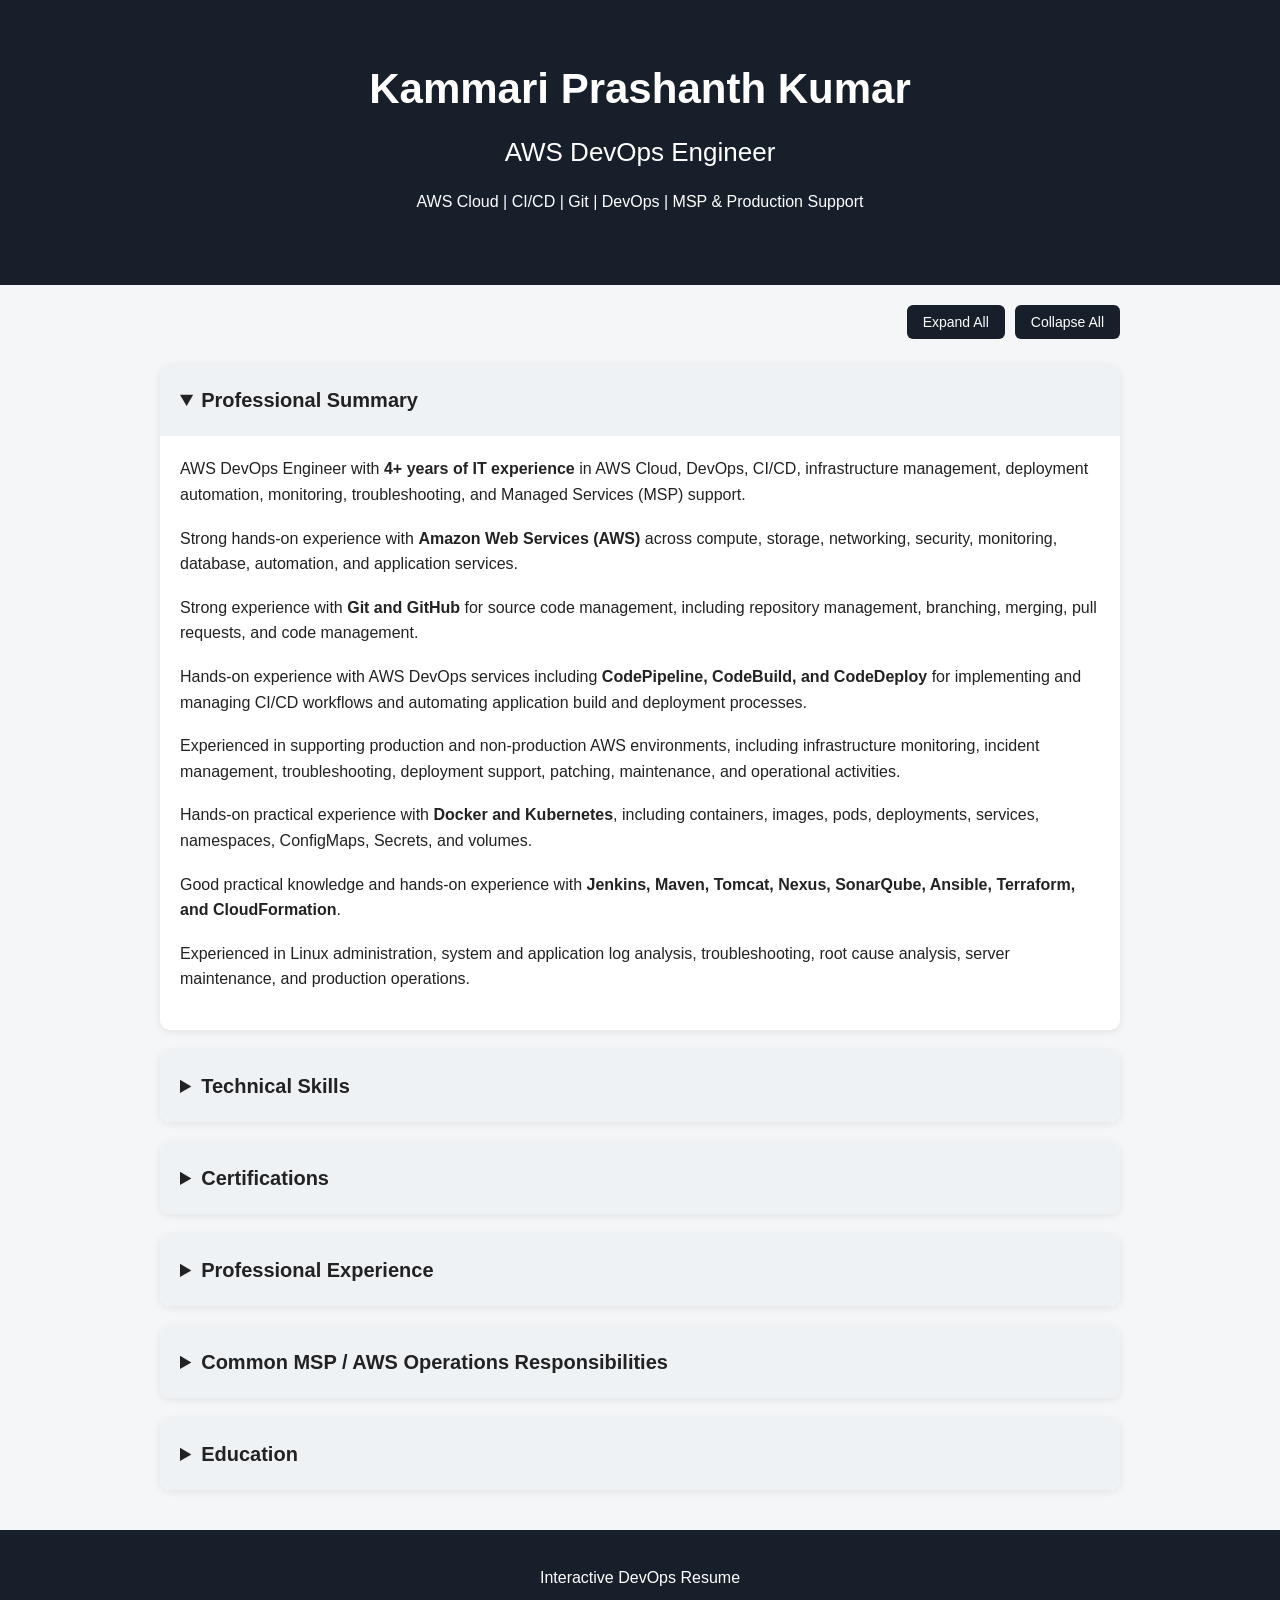
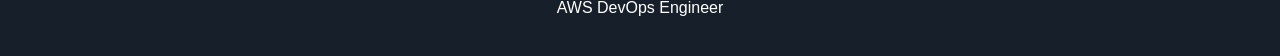
==== resume/src/main/webapp/index.html @ 2ef2529e "resume" ====
<!DOCTYPE html>
<html lang="en">

<head>

    <meta charset="UTF-8">

    <meta name="viewport" content="width=device-width, initial-scale=1.0">

    <title>Prashanth Kumar - AWS DevOps Engineer</title>

    <link rel="stylesheet" href="css/style.css">

</head>


<body>


    <!-- ========================================= -->
    <!-- HEADER -->
    <!-- ========================================= -->

    <header>

        <div class="header-content">

            <h1>Kammari Prashanth Kumar</h1>

            <h2>AWS DevOps Engineer</h2>

            <p>
                AWS Cloud | CI/CD | Git | DevOps | MSP & Production Support
            </p>

        </div>

    </header>



    <!-- ========================================= -->
    <!-- EXPAND / COLLAPSE CONTROL -->
    <!-- ========================================= -->

    <div class="expand-control">

        <button id="expandAllButton">
            Expand All
        </button>

        <button id="collapseAllButton">
            Collapse All
        </button>

    </div>



    <!-- ========================================= -->
    <!-- MAIN CONTENT -->
    <!-- ========================================= -->

    <main>


        <!-- ========================================= -->
        <!-- PROFESSIONAL SUMMARY -->
        <!-- ========================================= -->

        <section class="resume-section">

            <details open>

                <summary>Professional Summary</summary>

                <div class="section-content">

                    <p>
                        AWS DevOps Engineer with <strong>4+ years of IT experience</strong>
                        in AWS Cloud, DevOps, CI/CD, infrastructure management,
                        deployment automation, monitoring, troubleshooting,
                        and Managed Services (MSP) support.
                    </p>

                    <p>
                        Strong hands-on experience with
                        <strong>Amazon Web Services (AWS)</strong> across compute,
                        storage, networking, security, monitoring, database,
                        automation, and application services.
                    </p>

                    <p>
                        Strong experience with <strong>Git and GitHub</strong>
                        for source code management, including repository
                        management, branching, merging, pull requests,
                        and code management.
                    </p>

                    <p>
                        Hands-on experience with AWS DevOps services including
                        <strong>CodePipeline, CodeBuild, and CodeDeploy</strong>
                        for implementing and managing CI/CD workflows and
                        automating application build and deployment processes.
                    </p>

                    <p>
                        Experienced in supporting production and non-production
                        AWS environments, including infrastructure monitoring,
                        incident management, troubleshooting, deployment support,
                        patching, maintenance, and operational activities.
                    </p>

                    <p>
                        Hands-on practical experience with
                        <strong>Docker and Kubernetes</strong>, including containers,
                        images, pods, deployments, services, namespaces,
                        ConfigMaps, Secrets, and volumes.
                    </p>

                    <p>
                        Good practical knowledge and hands-on experience with
                        <strong>Jenkins, Maven, Tomcat, Nexus, SonarQube,
                        Ansible, Terraform, and CloudFormation</strong>.
                    </p>

                    <p>
                        Experienced in Linux administration, system and
                        application log analysis, troubleshooting,
                        root cause analysis, server maintenance,
                        and production operations.
                    </p>

                </div>

            </details>

        </section>



        <!-- ========================================= -->
        <!-- TECHNICAL SKILLS -->
        <!-- ========================================= -->

        <section class="resume-section">

            <details>

                <summary>Technical Skills</summary>

                <div class="section-content">


                    <!-- AWS -->

                    <details>

                        <summary>AWS Cloud</summary>

                        <ul>

                            <li>EC2</li>
                            <li>S3</li>
                            <li>VPC</li>
                            <li>IAM</li>
                            <li>RDS</li>
                            <li>EBS</li>
                            <li>ELB / ALB</li>
                            <li>Auto Scaling</li>
                            <li>Route 53</li>
                            <li>CloudFront</li>
                            <li>Lambda</li>
                            <li>CloudWatch</li>
                            <li>CloudTrail</li>
                            <li>SNS</li>
                            <li>SQS</li>
                            <li>Systems Manager (SSM)</li>
                            <li>AWS Config</li>
                            <li>Security Hub</li>
                            <li>GuardDuty</li>
                            <li>WAF</li>
                            <li>Athena</li>
                            <li>ECS</li>
                            <li>CloudFormation</li>

                        </ul>

                    </details>



                    <!-- SOURCE CONTROL -->

                    <details>

                        <summary>Version Control</summary>

                        <ul>

                            <li>Git</li>
                            <li>GitHub</li>

                        </ul>

                    </details>



                    <!-- CI/CD -->

                    <details>

                        <summary>CI/CD & DevOps</summary>

                        <ul>

                            <li>Jenkins</li>
                            <li>AWS CodePipeline</li>
                            <li>AWS CodeBuild</li>
                            <li>AWS CodeDeploy</li>
                            <li>AWS CodeCommit</li>

                        </ul>

                    </details>



                    <!-- BUILD -->

                    <details>

                        <summary>Build & Artifact Management</summary>

                        <ul>

                            <li>Java</li>
                            <li>Maven</li>
                            <li>Nexus Repository</li>
                            <li>SonarQube</li>
                            <li>Apache Tomcat</li>

                        </ul>

                    </details>



                    <!-- CONTAINERS -->

                    <details>

                        <summary>Containerization & Orchestration</summary>

                        <ul>

                            <li>Docker</li>
                            <li>Kubernetes</li>

                        </ul>

                    </details>



                    <!-- IaC -->

                    <details>

                        <summary>Infrastructure as Code</summary>

                        <ul>

                            <li>Terraform</li>
                            <li>AWS CloudFormation</li>

                        </ul>

                    </details>



                    <!-- AUTOMATION -->

                    <details>

                        <summary>Configuration Management & Automation</summary>

                        <ul>

                            <li>Ansible</li>

                        </ul>

                    </details>



                    <!-- MONITORING -->

                    <details>

                        <summary>Monitoring & Logging</summary>

                        <ul>

                            <li>Amazon CloudWatch</li>
                            <li>CloudTrail</li>
                            <li>Athena</li>
                            <li>S3</li>
                            <li>AWS Config</li>
                            <li>Linux System Logs</li>
                            <li>Application Logs</li>
                            <li>Error & Warning Logs</li>

                        </ul>

                    </details>



                    <!-- NETWORKING -->

                    <details>

                        <summary>AWS Networking</summary>

                        <ul>

                            <li>VPC</li>
                            <li>Public / Private Subnets</li>
                            <li>Route Tables</li>
                            <li>Internet Gateway</li>
                            <li>NAT Gateway</li>
                            <li>Security Groups</li>
                            <li>Network ACLs</li>
                            <li>Load Balancers</li>
                            <li>Route 53</li>
                            <li>DNS</li>

                        </ul>

                    </details>



                    <!-- SECURITY -->

                    <details>

                        <summary>AWS Security</summary>

                        <ul>

                            <li>IAM</li>
                            <li>IAM Roles</li>
                            <li>IAM Policies</li>
                            <li>Security Groups</li>
                            <li>AWS Security Hub</li>
                            <li>GuardDuty</li>
                            <li>CloudTrail</li>
                            <li>AWS Config</li>
                            <li>WAF</li>

                        </ul>

                    </details>



                    <!-- OS -->

                    <details>

                        <summary>Operating Systems</summary>

                        <ul>

                            <li>Linux</li>
                            <li>Amazon Linux</li>
                            <li>Ubuntu</li>
                            <li>Windows</li>

                        </ul>

                    </details>


                </div>

            </details>

        </section>



        <!-- ========================================= -->
        <!-- CERTIFICATIONS -->
        <!-- ========================================= -->

        <section class="resume-section">

            <details>

                <summary>Certifications</summary>

                <div class="section-content certification-container">


                    <!-- AWS SAA -->

                    <div class="certificate">

                        <h3>
                            AWS Certified Solutions Architect – Associate
                        </h3>

                        <img
                            src="images/certifications/aws-saa.png"
                            alt="AWS Certified Solutions Architect Associate Certificate"
                        >

                    </div>



                    <!-- CLOUD PRACTITIONER -->

                    <div class="certificate">

                        <h3>
                            AWS Certified Cloud Practitioner
                        </h3>

                        <img
                            src="images/certifications/aws-cloud-practitioner.png"
                            alt="AWS Certified Cloud Practitioner Certificate"
                        >

                    </div>



                    <!-- AI PRACTITIONER -->

                    <div class="certificate">

                        <h3>
                            AWS Certified AI Practitioner
                        </h3>

                        <img
                            src="images/certifications/aws-ai-practitioner.png"
                            alt="AWS Certified AI Practitioner Certificate"
                        >

                    </div>



                    <!-- SYSOPS -->

                    <div class="certificate">

                        <h3>
                            AWS Certified SysOps Administrator – Associate
                        </h3>

                        <img
                            src="images/certifications/aws-sysops-administrator-associate.png"
                            alt="AWS Certified SysOps Administrator Associate Certificate"
                        >

                    </div>



                    <!-- DEVELOPER -->

                    <div class="certificate">

                        <h3>
                            AWS Certified Developer – Associate
                        </h3>

                        <img
                            src="images/certifications/aws-developer-associate.png"
                            alt="AWS Certified Developer Associate Certificate"
                        >

                    </div>


                </div>

            </details>

        </section>



        <!-- ========================================= -->
        <!-- PROFESSIONAL EXPERIENCE -->
        <!-- ========================================= -->

        <section class="resume-section">

            <details>

                <summary>Professional Experience</summary>

                <div class="section-content">



                    <!-- ========================================= -->
                    <!-- NSID -->
                    <!-- ========================================= -->

                    <details>

                        <summary>National Sports ID (NSID)</summary>

                        <div class="project">

                            <h3>
                                AWS DevOps Engineer / MSP Support
                            </h3>

                            <p>
                                <strong>Apr 2023 – Present</strong>
                            </p>

                            <h4>Project Description</h4>

                            <p>
                                National Sports ID (NSID) is a digital sports
                                management and verification platform designed
                                to streamline athlete registration, eligibility
                                verification, team and league management,
                                event registration, scheduling, documentation,
                                and centralized sports administration.
                            </p>


                            <h4>Technologies Used</h4>

                            <div class="technology-list">

                                <span>EC2</span>
                                <span>Load Balancer</span>
                                <span>CloudWatch</span>
                                <span>SNS</span>
                                <span>Slack</span>
                                <span>Opsgenie</span>
                                <span>CodePipeline</span>
                                <span>CodeBuild</span>
                                <span>CodeDeploy</span>
                                <span>RDS</span>
                                <span>ElastiCache</span>
                                <span>WAF</span>
                                <span>IAM</span>
                                <span>Security Hub</span>
                                <span>GuardDuty</span>
                                <span>CloudTrail</span>
                                <span>Pritunl VPN</span>

                            </div>


                            <h4>Responsibilities</h4>

                            <ul>

                                <li>
                                    Manage and support EC2-based production
                                    and non-production environments supporting
                                    the NSID application.
                                </li>

                                <li>
                                    Manage and troubleshoot Load Balancers,
                                    backend connectivity, target health,
                                    access logs, and application traffic.
                                </li>

                                <li>
                                    Monitor AWS infrastructure and application
                                    health using Amazon CloudWatch, including
                                    metrics, logs, alarms, and events.
                                </li>

                                <li>
                                    Configure Amazon SNS notifications for
                                    infrastructure and application alerts and
                                    integrate alert notifications with Slack
                                    and Opsgenie.
                                </li>

                                <li>
                                    Design, maintain, and troubleshoot CI/CD
                                    pipelines using AWS CodePipeline,
                                    CodeBuild, and CodeDeploy.
                                </li>

                                <li>
                                    Troubleshoot build and deployment failures
                                    across the CI/CD pipeline.
                                </li>

                                <li>
                                    Support and maintain Amazon RDS and
                                    ElastiCache environments.
                                </li>

                                <li>
                                    Manage and support AWS WAF configurations
                                    to protect application endpoints.
                                </li>

                                <li>
                                    Use Pritunl VPN to securely access private
                                    AWS infrastructure.
                                </li>

                                <li>
                                    Perform root cause analysis for infrastructure
                                    and application incidents.
                                </li>

                                <li>
                                    Analyze system logs, application logs,
                                    Load Balancer access logs and CloudWatch logs.
                                </li>

                                <li>
                                    Perform server maintenance, filesystem
                                    management, disk utilization checks,
                                    service/process monitoring and log cleanup.
                                </li>

                                <li>
                                    Perform production patching and application
                                    deployment activities.
                                </li>

                                <li>
                                    Manage AWS security services including IAM,
                                    Security Hub, GuardDuty and CloudTrail.
                                </li>

                                <li>
                                    Participate in 24x7/on-call MSP support
                                    handling P1/P2 incidents, service requests
                                    and infrastructure issues.
                                </li>

                            </ul>

                        </div>

                    </details>



                    <!-- ========================================= -->
                    <!-- DELIVERY SOLUTIONS -->
                    <!-- ========================================= -->

                    <details>

                        <summary>Delivery Solutions</summary>

                        <div class="project">

                            <h3>
                                AWS DevOps / MSP Support
                            </h3>

                            <p>
                                <strong>Sep 2022 – Present</strong>
                            </p>

                            <h4>Project Description</h4>

                            <p>
                                Delivery Solutions is a retail eCommerce
                                platform providing solutions for same-day
                                delivery, curbside pickup, in-store pickup,
                                shipping, and post-purchase experiences.
                            </p>


                            <h4>Technologies Used</h4>

                            <div class="technology-list">

                                <span>ECS</span>
                                <span>EC2</span>
                                <span>Auto Scaling</span>
                                <span>Launch Templates</span>
                                <span>ECS-Optimized AMI</span>
                                <span>Network Load Balancer</span>
                                <span>API Gateway</span>
                                <span>CloudWatch</span>
                                <span>SNS</span>
                                <span>Slack</span>
                                <span>Opsgenie</span>
                                <span>New Relic</span>
                                <span>Jenkins</span>
                                <span>Docker</span>
                                <span>RDS</span>
                                <span>ElastiCache</span>
                                <span>WAF</span>
                                <span>Pritunl VPN</span>

                            </div>


                            <h4>Responsibilities</h4>

                            <ul>

                                <li>
                                    Manage and support Amazon ECS clusters
                                    running on EC2 capacity.
                                </li>

                                <li>
                                    Monitor ECS services, tasks, container
                                    health, EC2 instances and cluster capacity.
                                </li>

                                <li>
                                    Manage EC2 Auto Scaling Groups and
                                    Launch Templates supporting ECS cluster capacity.
                                </li>

                                <li>
                                    Perform manual patching of ECS infrastructure
                                    by obtaining the latest ECS-Optimized AMI
                                    and updating Launch Templates.
                                </li>

                                <li>
                                    Ensure updated ECS-Optimized AMIs include
                                    required versions of New Relic and
                                    CrowdStrike Falcon agents.
                                </li>

                                <li>
                                    Perform controlled instance scaling
                                    activities based on application requirements
                                    and infrastructure capacity.
                                </li>

                                <li>
                                    Safely drain ECS container instances and
                                    services before replacing or patching
                                    underlying EC2 instances.
                                </li>

                                <li>
                                    Monitor Network Load Balancers and troubleshoot
                                    target health, connectivity and traffic issues.
                                </li>

                                <li>
                                    Support API Gateway and troubleshoot API
                                    connectivity and availability issues.
                                </li>

                                <li>
                                    Monitor infrastructure and application metrics
                                    using Amazon CloudWatch.
                                </li>

                                <li>
                                    Configure SNS-based alerts integrated with
                                    Slack and Opsgenie.
                                </li>

                                <li>
                                    Monitor application performance and
                                    infrastructure health using New Relic.
                                </li>

                                <li>
                                    Support CI/CD infrastructure using Jenkins
                                    and Docker.
                                </li>

                                <li>
                                    Support RDS and ElastiCache environments.
                                </li>

                                <li>
                                    Manage and support AWS WAF configurations.
                                </li>

                                <li>
                                    Perform production patching, maintenance,
                                    instance replacement, scaling and ECS
                                    service management.
                                </li>

                                <li>
                                    Participate in 24x7/on-call MSP support
                                    responding to P1/P2 incidents and alerts.
                                </li>

                            </ul>

                        </div>

                    </details>



                    <!-- ========================================= -->
                    <!-- SERVICE CATALOG -->
                    <!-- ========================================= -->

                    <details>

                        <summary>Service Catalog – Internal</summary>

                        <div class="project">

                            <h3>
                                AWS Cloud / DevOps Engineer
                            </h3>

                            <p>
                                <strong>Sep 2022 – Present</strong>
                            </p>

                            <h4>Project Description</h4>

                            <p>
                                Internal AWS service catalog platform used to
                                automate the provisioning of AWS resources as
                                Infrastructure as Code and provide standardized,
                                production-ready environments following
                                organizational best practices and compliance
                                requirements.
                            </p>


                            <h4>Technologies Used</h4>

                            <div class="technology-list">

                                <span>AWS CloudFormation</span>
                                <span>Git</span>
                                <span>AWS</span>
                                <span>Infrastructure as Code</span>

                            </div>


                            <h4>Responsibilities</h4>

                            <ul>

                                <li>
                                    Develop and maintain AWS CloudFormation
                                    templates for provisioning AWS resources.
                                </li>

                                <li>
                                    Create reusable CloudFormation templates
                                    for multiple customer environments.
                                </li>

                                <li>
                                    Analyze customer requirements and modify
                                    CloudFormation templates.
                                </li>

                                <li>
                                    Keep CloudFormation templates updated
                                    with approved configurations.
                                </li>

                                <li>
                                    Perform validation and testing of
                                    CloudFormation templates.
                                </li>

                                <li>
                                    Work with technical leads to test and
                                    review templates.
                                </li>

                                <li>
                                    Share approved CloudFormation templates
                                    with customer teams.
                                </li>

                                <li>
                                    Maintain CloudFormation templates in Git
                                    for version control and collaboration.
                                </li>

                                <li>
                                    Commit and push finalized templates to
                                    the appropriate Git repository.
                                </li>

                            </ul>

                        </div>

                    </details>



                    <!-- ========================================= -->
                    <!-- VANBELKUM -->
                    <!-- ========================================= -->

                    <details>

                        <summary>VanBelkum</summary>

                        <div class="project">

                            <h3>
                                AWS DevOps / MSP Support
                            </h3>

                            <p>
                                <strong>Sep 2022 – Present</strong>
                            </p>

                            <h4>Project Description</h4>

                            <p>
                                AWS customer infrastructure environment
                                consisting of approximately 300–400 standalone
                                EC2 instances, with individual instances
                                supporting separate customer environments.
                                The environment uses CloudFormation for
                                standardized infrastructure provisioning and
                                Ansible for centralized administrative and
                                maintenance activities.
                            </p>


                            <h4>Technologies Used</h4>

                            <div class="technology-list">

                                <span>EC2</span>
                                <span>CloudFormation</span>
                                <span>Ansible</span>
                                <span>IAM</span>
                                <span>CloudWatch</span>
                                <span>SNS</span>
                                <span>Slack</span>
                                <span>Opsgenie</span>
                                <span>Security Hub</span>
                                <span>GuardDuty</span>
                                <span>CloudTrail</span>
                                <span>WireGuard VPN</span>

                            </div>


                            <h4>Responsibilities</h4>

                            <ul>

                                <li>
                                    Manage and support an AWS environment
                                    consisting of approximately 300–400
                                    standalone EC2 instances.
                                </li>

                                <li>
                                    Support customer-specific infrastructure
                                    provisioned using a custom Sangoma
                                    Operating System.
                                </li>

                                <li>
                                    Develop and maintain AWS CloudFormation
                                    templates used by customers to provision
                                    EC2 infrastructure according to
                                    predefined standards.
                                </li>

                                <li>
                                    Work with client teams to understand
                                    infrastructure requirements and update
                                    CloudFormation templates.
                                </li>

                                <li>
                                    Use Ansible to perform administrative and
                                    maintenance tasks across multiple EC2
                                    instances.
                                </li>

                                <li>
                                    Use Ansible to collect common system and
                                    operating system information from multiple
                                    customer instances simultaneously.
                                </li>

                                <li>
                                    Use Ansible for centralized execution of
                                    common operational tasks and manual updates
                                    across multiple customer environments.
                                </li>

                                <li>
                                    Manage customer offboarding activities,
                                    including stopping instances, taking
                                    required backups, releasing Elastic IPs,
                                    removing associated resources and
                                    terminating EC2 instances.
                                </li>

                                <li>
                                    Perform customer re-onboarding and recovery
                                    activities by restoring required resources
                                    and bringing previously offboarded
                                    environments back into service.
                                </li>

                                <li>
                                    Use WireGuard VPN to securely access
                                    customer environments.
                                </li>

                                <li>
                                    Monitor EC2 instances and infrastructure
                                    health and troubleshoot system,
                                    connectivity and operational issues.
                                </li>

                                <li>
                                    Manage AWS security services including
                                    IAM, Security Hub, GuardDuty and CloudTrail.
                                </li>

                                <li>
                                    Monitor AWS infrastructure using CloudWatch
                                    and configure operational alerts through
                                    SNS integrated with Slack and Opsgenie.
                                </li>

                                <li>
                                    Support AWS backup operations and
                                    backup-related activities.
                                </li>

                                <li>
                                    Participate in MSP operations including
                                    incident management, service requests,
                                    infrastructure maintenance and
                                    customer support.
                                </li>

                            </ul>

                        </div>

                    </details>



                    <!-- ========================================= -->
                    <!-- INVISAWear -->
                    <!-- ========================================= -->

                    <details>

                        <summary>InvisaWear</summary>

                        <div class="project">

                            <h3>
                                AWS DevOps / MSP Support
                            </h3>

                            <p>
                                <strong>Sep 2022 – Present</strong>
                            </p>

                            <h4>Project Description</h4>

                            <p>
                                InvisaWear provides smart jewelry and emergency
                                response technology that enables users to alert
                                pre-selected contacts and share location
                                information during emergencies.
                            </p>


                            <h4>Technologies Used</h4>

                            <div class="technology-list">

                                <span>EC2</span>
                                <span>Auto Scaling Groups</span>
                                <span>Load Balancers</span>
                                <span>CloudWatch</span>
                                <span>SNS</span>
                                <span>RDS</span>
                                <span>Pritunl VPN</span>
                                <span>IAM</span>
                                <span>Security Hub</span>
                                <span>GuardDuty</span>
                                <span>CloudTrail</span>

                            </div>


                            <h4>Responsibilities</h4>

                            <ul>

                                <li>
                                    Manage and support EC2-based application
                                    infrastructure across production and
                                    non-production environments.
                                </li>

                                <li>
                                    Manage Auto Scaling Groups and Load Balancers
                                    to support application availability and scalability.
                                </li>

                                <li>
                                    Monitor EC2 instances, Load Balancers,
                                    RDS and other AWS resources using
                                    Amazon CloudWatch.
                                </li>

                                <li>
                                    Configure SNS-based alerts and integrate
                                    operational notifications with Slack
                                    and Opsgenie.
                                </li>

                                <li>
                                    Support RDS infrastructure and troubleshoot
                                    database connectivity and availability
                                    related issues.
                                </li>

                                <li>
                                    Use Pritunl VPN for secure access to
                                    private AWS resources.
                                </li>

                                <li>
                                    Perform server maintenance, patching,
                                    log analysis, filesystem management
                                    and system health checks.
                                </li>

                                <li>
                                    Monitor and troubleshoot infrastructure
                                    and application issues using CloudWatch
                                    metrics and logs.
                                </li>

                                <li>
                                    Manage AWS security services including
                                    IAM, Security Hub, GuardDuty and CloudTrail.
                                </li>

                                <li>
                                    Monitor AWS backup activities and support
                                    backup and recovery operations.
                                </li>

                                <li>
                                    Participate in 24x7/on-call MSP support
                                    and respond to production incidents
                                    and operational alerts.
                                </li>

                            </ul>

                        </div>

                    </details>



                    <!-- ========================================= -->
                    <!-- SPIRE -->
                    <!-- ========================================= -->

                    <details>

                        <summary>Spire</summary>

                        <div class="project">

                            <h3>
                                AWS DevOps / MSP Support
                            </h3>

                            <p>
                                <strong>Sep 2022 – Aug 2023</strong>
                            </p>

                            <h4>Project Description</h4>

                            <p>
                                Spire Health provides technology solutions
                                for continuous respiration monitoring and
                                healthcare-related applications.
                            </p>


                            <h4>Technologies Used</h4>

                            <div class="technology-list">

                                <span>ECS</span>
                                <span>AWS Fargate</span>
                                <span>CloudWatch</span>
                                <span>SNS</span>
                                <span>Slack</span>
                                <span>Opsgenie</span>
                                <span>IAM</span>
                                <span>Security Hub</span>
                                <span>GuardDuty</span>
                                <span>CloudTrail</span>

                            </div>


                            <h4>Responsibilities</h4>

                            <ul>

                                <li>
                                    Support and monitor Amazon ECS workloads
                                    running on AWS Fargate.
                                </li>

                                <li>
                                    Monitor ECS services, tasks, application
                                    health and AWS infrastructure using
                                    Amazon CloudWatch.
                                </li>

                                <li>
                                    Configure and monitor operational alerts
                                    using Amazon SNS integrated with Slack
                                    and Opsgenie.
                                </li>

                                <li>
                                    Troubleshoot ECS service, task, application
                                    and infrastructure-related issues using
                                    CloudWatch logs and ECS events.
                                </li>

                                <li>
                                    Perform log analysis to identify
                                    application errors, warnings and
                                    service-related issues.
                                </li>

                                <li>
                                    Manage AWS security services including
                                    IAM, Security Hub, GuardDuty and CloudTrail.
                                </li>

                                <li>
                                    Monitor AWS backup activities and support
                                    operational backup requirements.
                                </li>

                                <li>
                                    Participate in MSP operations including
                                    incident management, alert handling,
                                    troubleshooting and production support.
                                </li>

                            </ul>

                        </div>

                    </details>


                </div>

            </details>

        </section>



        <!-- ========================================= -->
        <!-- COMMON MSP RESPONSIBILITIES -->
        <!-- ========================================= -->

        <section class="resume-section">

            <details>

                <summary>Common MSP / AWS Operations Responsibilities</summary>

                <div class="section-content">

                    <ul>

                        <li>
                            Monitor customer AWS environments and respond
                            to P1/P2 alerts according to established
                            runbooks and operational procedures.
                        </li>

                        <li>
                            Provide 24x7/on-call production support for
                            AWS infrastructure and application environments.
                        </li>

                        <li>
                            Manage incidents, service requests, changes
                            and operational tasks through Jira.
                        </li>

                        <li>
                            Perform infrastructure and application
                            troubleshooting and conduct root cause analysis.
                        </li>

                        <li>
                            Monitor AWS infrastructure and applications using
                            CloudWatch, SNS alerts, Slack and Opsgenie.
                        </li>

                        <li>
                            Analyze system logs, application logs,
                            access logs and CloudWatch logs.
                        </li>

                        <li>
                            Perform server maintenance, patching,
                            filesystem management, disk utilization checks
                            and log cleanup.
                        </li>

                        <li>
                            Support AWS security and compliance activities
                            using IAM, Security Hub, GuardDuty, CloudTrail
                            and AWS Config.
                        </li>

                        <li>
                            Monitor and support AWS Backup activities.
                        </li>

                        <li>
                            Support AWS cost optimization and infrastructure
                            housekeeping activities.
                        </li>

                        <li>
                            Coordinate with client, development, QA and
                            application teams for infrastructure changes,
                            deployments, incidents and operational requirements.
                        </li>

                    </ul>

                </div>

            </details>

        </section>



        <!-- ========================================= -->
        <!-- EDUCATION -->
        <!-- ========================================= -->

        <section class="resume-section">

            <details>

                <summary>Education</summary>

                <div class="section-content">

                    <h3>
                        Bachelor of Engineering (B.E.) –
                        Mechanical Engineering
                    </h3>

                    <p>
                        CMR Engineering College, Medchal, Hyderabad
                    </p>

                </div>

            </details>

        </section>


    </main>



    <!-- ========================================= -->
    <!-- FOOTER -->
    <!-- ========================================= -->

    <footer>

        <p>
            Interactive DevOps Resume
        </p>

        <p>
            AWS DevOps Engineer
        </p>

    </footer>



    <!-- JAVASCRIPT -->

    <script src="js/script.js"></script>


</body>

</html>
---- resume/src/main/webapp/css/style.css ----
/* ========================================= */
/* GLOBAL SETTINGS */
/* ========================================= */

* {

    box-sizing: border-box;

}


html {

    scroll-behavior: smooth;

}


body {

    margin: 0;

    font-family: Arial, Helvetica, sans-serif;

    background-color: #f4f6f8;

    color: #222;

    line-height: 1.6;

}


/* ========================================= */
/* HEADER */
/* ========================================= */

header {

    background-color: #17202a;

    color: white;

    padding: 55px 20px;

    text-align: center;

}


.header-content {

    max-width: 1000px;

    margin: auto;

}


header h1 {

    margin: 0;

    font-size: 42px;

}


header h2 {

    margin: 10px 0;

    font-size: 26px;

    font-weight: normal;

}


header p {

    margin-top: 15px;

    font-size: 16px;

}


/* ========================================= */
/* EXPAND / COLLAPSE BUTTON AREA */
/* ========================================= */

.expand-control {

    max-width: 1000px;

    margin: 20px auto 0;

    padding: 0 20px;

    display: flex;

    justify-content: flex-end;

    gap: 10px;

}


.expand-control button {

    border: none;

    background-color: #17202a;

    color: white;

    padding: 9px 16px;

    border-radius: 6px;

    cursor: pointer;

    font-size: 14px;

}


.expand-control button:hover {

    background-color: #34495e;

}


/* ========================================= */
/* MAIN */
/* ========================================= */

main {

    max-width: 1000px;

    margin: 25px auto;

    padding: 0 20px;

}


/* ========================================= */
/* RESUME SECTIONS */
/* ========================================= */

.resume-section {

    background-color: white;

    margin-bottom: 20px;

    border-radius: 10px;

    box-shadow: 0 2px 8px rgba(0, 0, 0, 0.08);

    overflow: hidden;

}


/* ========================================= */
/* DETAILS */
/* ========================================= */

details {

    width: 100%;

}


summary {

    cursor: pointer;

    padding: 20px;

    font-size: 20px;

    font-weight: bold;

    background-color: #eef2f5;

    list-style-position: inside;

}


summary:hover {

    background-color: #e2e8ed;

}


/* ========================================= */
/* CONTENT */
/* ========================================= */

.section-content {

    padding: 20px;

}


.section-content p {

    margin-top: 0;

    margin-bottom: 18px;

}


/* ========================================= */
/* NESTED DETAILS */
/* ========================================= */

.section-content details {

    margin-bottom: 12px;

    border: 1px solid #ddd;

    border-radius: 7px;

    overflow: hidden;

}


.section-content details summary {

    background-color: #f8f9fa;

    font-size: 17px;

    padding: 14px 16px;

}


.section-content details summary:hover {

    background-color: #edf1f4;

}


/* ========================================= */
/* LISTS */
/* ========================================= */

ul {

    padding-left: 25px;

}


li {

    margin-bottom: 9px;

}


/* ========================================= */
/* PROJECT */
/* ========================================= */

.project {

    padding: 18px;

}


.project h3 {

    margin-top: 0;

    color: #17202a;

}


.project h4 {

    margin-top: 25px;

    margin-bottom: 10px;

    color: #34495e;

}


/* ========================================= */
/* TECHNOLOGY TAGS */
/* ========================================= */

.technology-list {

    display: flex;

    flex-wrap: wrap;

    gap: 9px;

}


.technology-list span {

    background-color: #e8f0fe;

    padding: 6px 12px;

    border-radius: 20px;

    font-size: 14px;

    border: 1px solid #d5e2f5;

}


/* ========================================= */
/* CERTIFICATIONS */
/* ========================================= */

.certification-container {

    display: grid;

    grid-template-columns: repeat(2, 1fr);

    gap: 30px;

}


.certificate {

    text-align: center;

    border: 1px solid #ddd;

    border-radius: 10px;

    padding: 15px;

    background-color: #fafafa;

}


.certificate h3 {

    min-height: 55px;

    font-size: 17px;

}


.certificate img {

    width: 100%;

    max-width: 450px;

    border: 1px solid #ddd;

    border-radius: 8px;

    cursor: pointer;

    transition: transform 0.2s;

}


.certificate img:hover {

    transform: scale(1.02);

}


/* ========================================= */
/* FOOTER */
/* ========================================= */

footer {

    text-align: center;

    padding: 30px;

    background-color: #17202a;

    color: white;

    margin-top: 40px;

}


footer p {

    margin: 5px;

}


/* ========================================= */
/* MOBILE */
/* ========================================= */

@media (max-width: 700px) {


    header {

        padding: 40px 15px;

    }


    header h1 {

        font-size: 30px;

    }


    header h2 {

        font-size: 20px;

    }


    main {

        padding: 0 12px;

    }


    .expand-control {

        padding: 0 12px;

    }


    .expand-control button {

        font-size: 12px;

        padding: 8px 12px;

    }


    .certification-container {

        grid-template-columns: 1fr;

    }


    .certificate h3 {

        min-height: auto;

    }


}
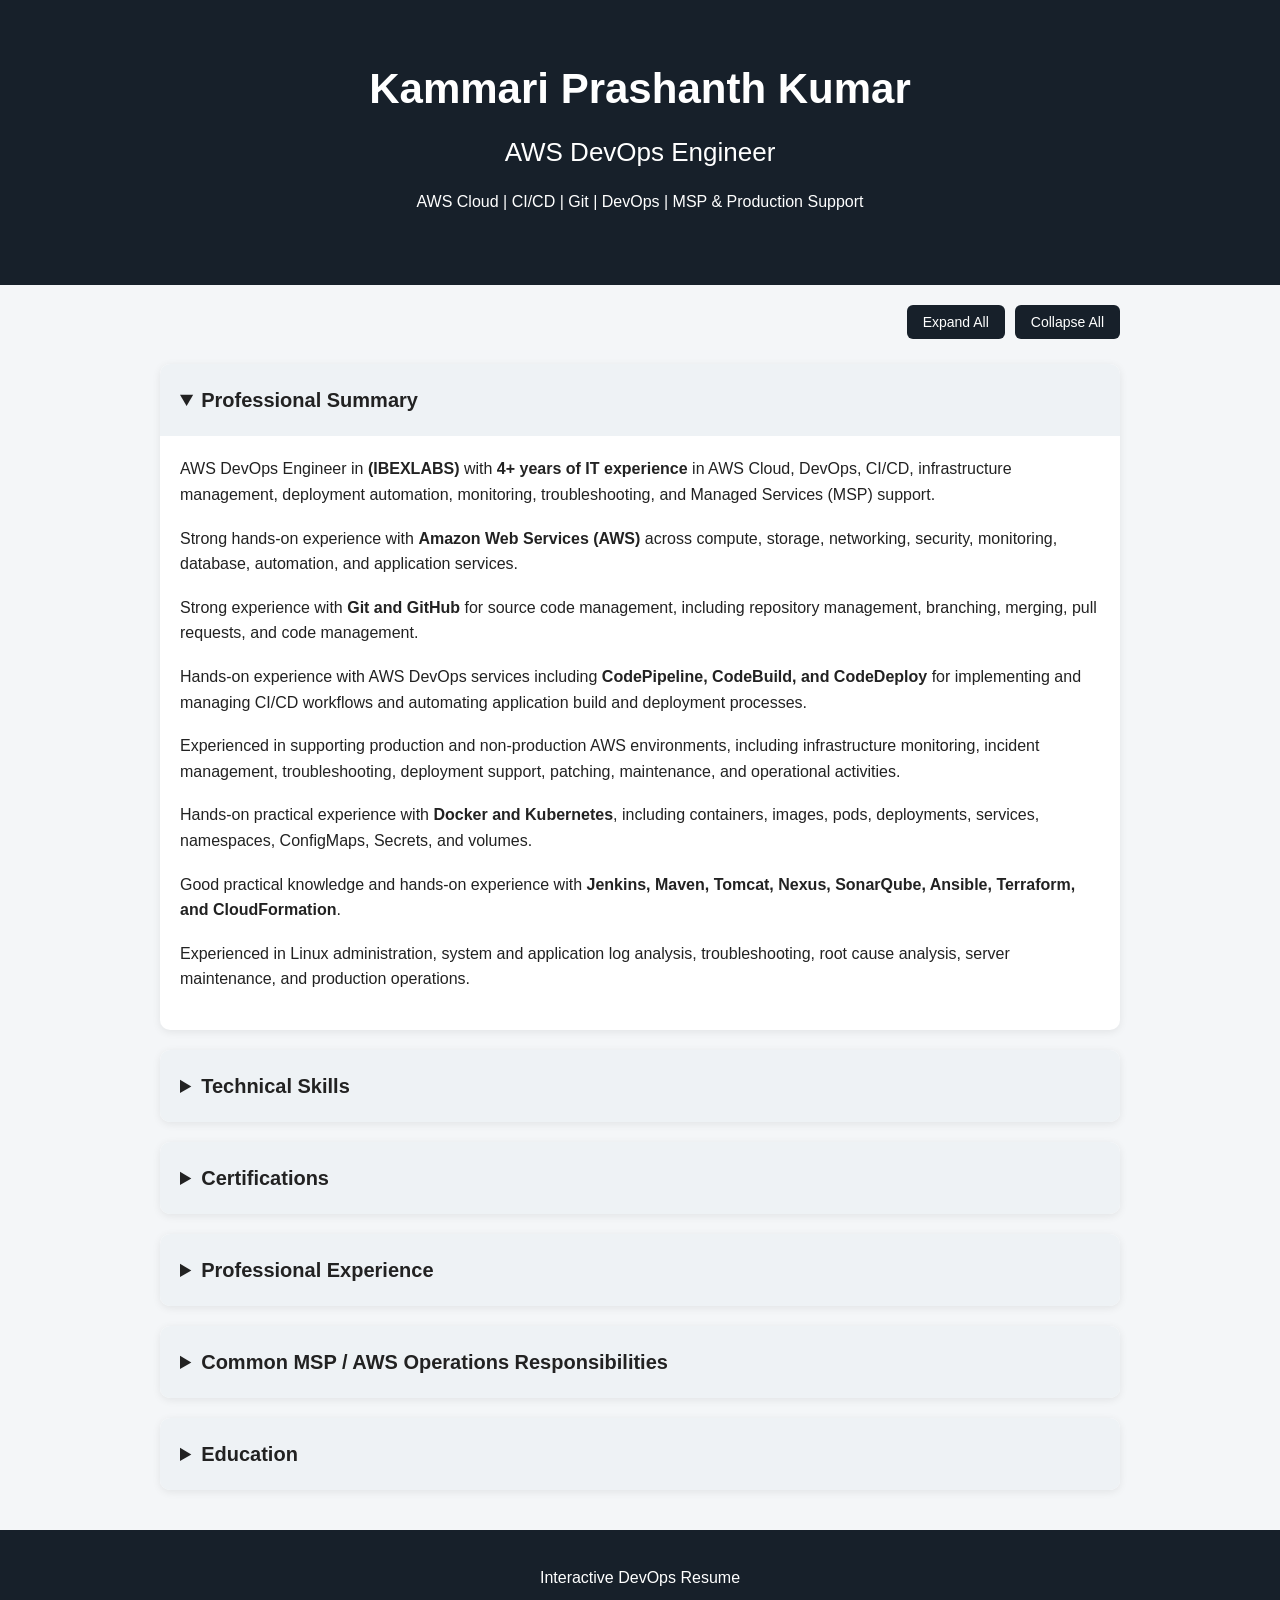
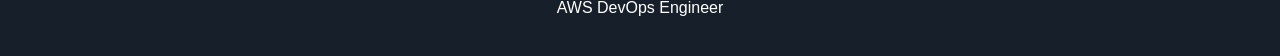
==== commit 30908132: "Added Organization" ====
--- a/resume/src/main/webapp/index.html
+++ b/resume/src/main/webapp/index.html
@@ -77,7 +77,7 @@
                 <div class="section-content">
 
                     <p>
-                        AWS DevOps Engineer with <strong>4+ years of IT experience</strong>
+                        AWS DevOps Engineer in <strong>(IBEXLABS)</strong> with <strong>4+ years of IT experience</strong>
                         in AWS Cloud, DevOps, CI/CD, infrastructure management,
                         deployment automation, monitoring, troubleshooting,
                         and Managed Services (MSP) support.
@@ -513,6 +513,27 @@
                 <div class="section-content">
 
 
+                    <!-- ========================================= -->
+                    <!-- ORGANIZATION -->
+                    <!-- ========================================= -->
+
+                    <div class="organization-header">
+
+                        <h3>Organization:- IBEXLABS</h3>
+
+                        <p>
+                            <strong>Role:- AWS DevOps Engineer | Mar 2022 – Present</strong>
+                        </p>
+
+                        <p>
+                            <strong>Key Projects:</strong>
+                            National Sports ID (NSID), Delivery Solutions,
+                            Service Catalog, VanBelkum, InvisaWear, Spire
+                        </p>
+
+                    </div>
+
+
 
                     <!-- ========================================= -->
                     <!-- NSID -->
